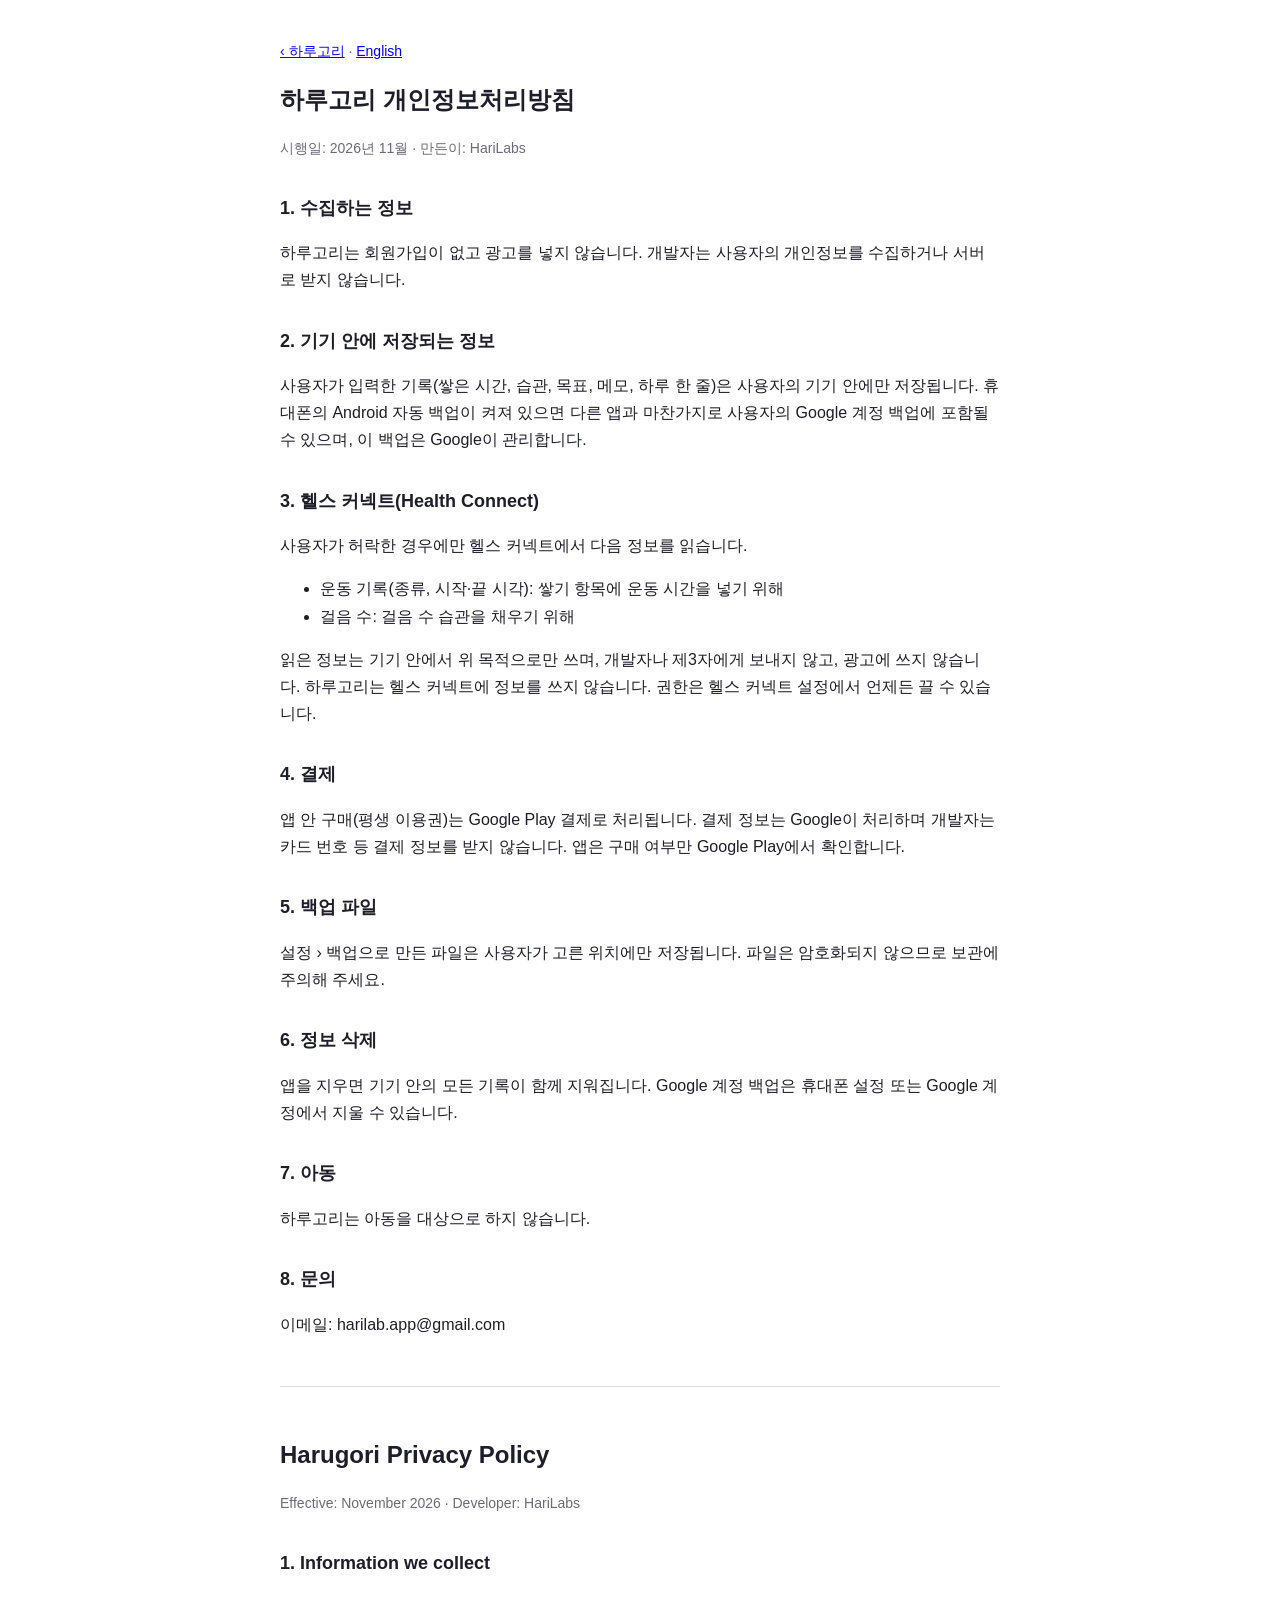
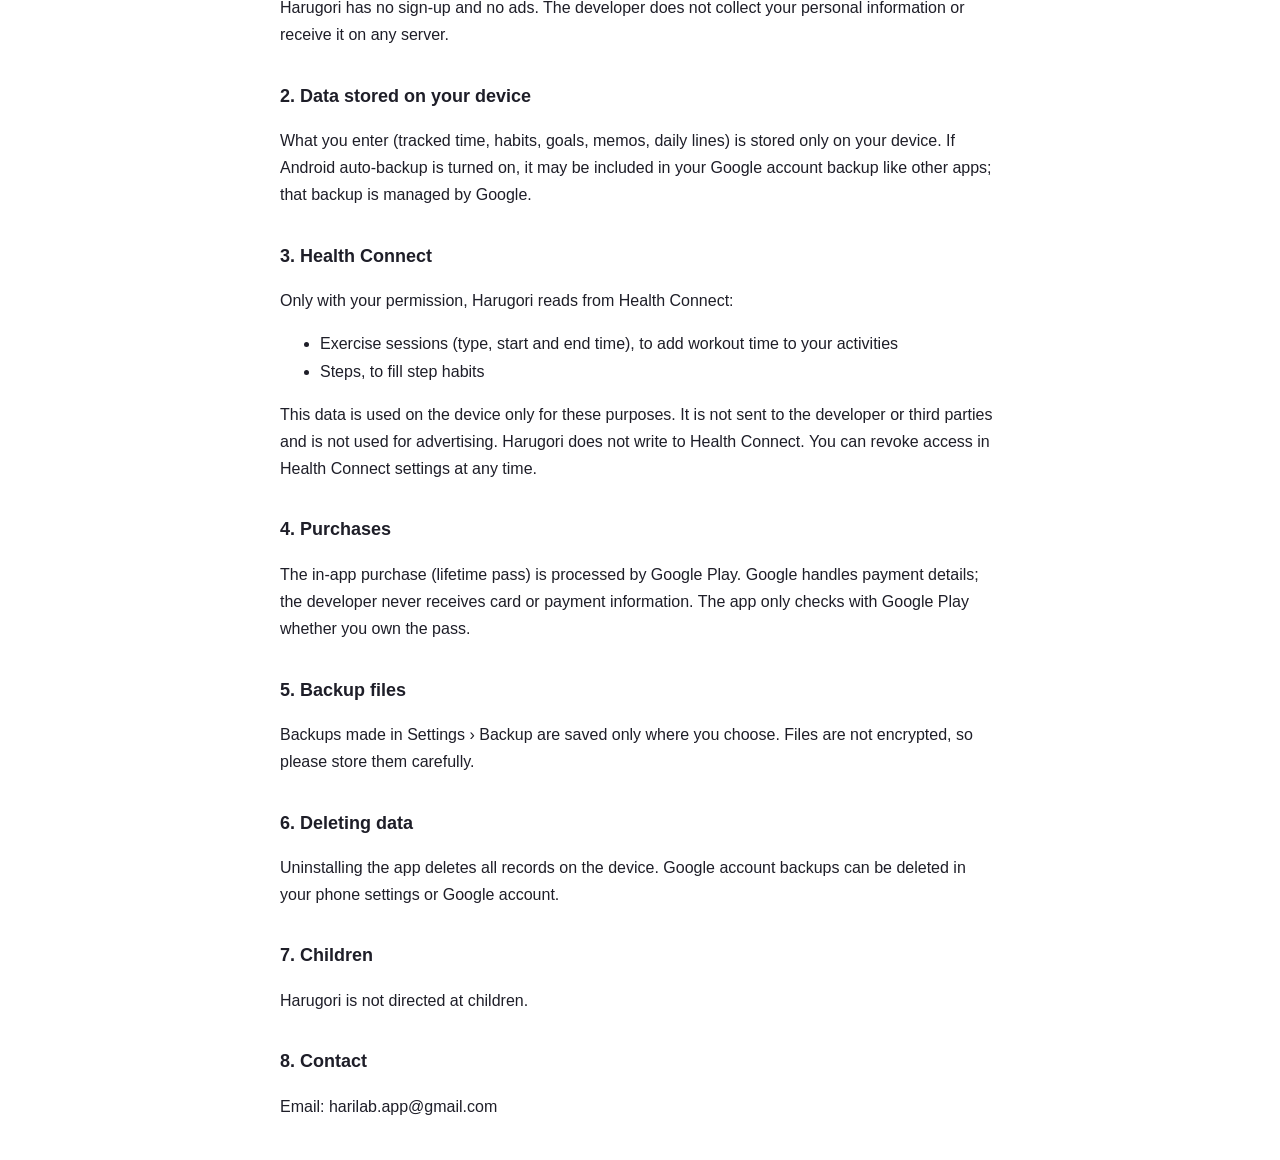
==== privacy.html @ a64c860f "하루고리 소개·개인정보처리방침 페이지" ====
<!DOCTYPE html>
<html lang="ko">
<head>
<meta charset="utf-8">
<meta name="viewport" content="width=device-width, initial-scale=1">
<title>하루고리 개인정보처리방침 · Harugori Privacy Policy</title>
<style>
  body { font-family: -apple-system, "Noto Sans KR", sans-serif; max-width: 720px; margin: 40px auto; padding: 0 20px; color: #1e1e28; line-height: 1.7; }
  h1 { font-size: 24px; } h2 { font-size: 18px; margin-top: 32px; }
  .muted { color: #6b6b78; font-size: 14px; } hr { margin: 48px 0; border: 0; border-top: 1px solid #ddd; }
</style>
</head>
<body>
<p class="muted"><a href="./">‹ 하루고리</a> · <a href="#en">English</a></p>
<h1>하루고리 개인정보처리방침</h1>
<p class="muted">시행일: 2026년 11월 · 만든이: HariLabs</p>

<h2>1. 수집하는 정보</h2>
<p>하루고리는 회원가입이 없고 광고를 넣지 않습니다. 개발자는 사용자의 개인정보를 수집하거나 서버로 받지 않습니다.</p>

<h2>2. 기기 안에 저장되는 정보</h2>
<p>사용자가 입력한 기록(쌓은 시간, 습관, 목표, 메모, 하루 한 줄)은 사용자의 기기 안에만 저장됩니다. 휴대폰의 Android 자동 백업이 켜져 있으면 다른 앱과 마찬가지로 사용자의 Google 계정 백업에 포함될 수 있으며, 이 백업은 Google이 관리합니다.</p>

<h2>3. 헬스 커넥트(Health Connect)</h2>
<p>사용자가 허락한 경우에만 헬스 커넥트에서 다음 정보를 읽습니다.</p>
<ul>
  <li>운동 기록(종류, 시작·끝 시각): 쌓기 항목에 운동 시간을 넣기 위해</li>
  <li>걸음 수: 걸음 수 습관을 채우기 위해</li>
</ul>
<p>읽은 정보는 기기 안에서 위 목적으로만 쓰며, 개발자나 제3자에게 보내지 않고, 광고에 쓰지 않습니다. 하루고리는 헬스 커넥트에 정보를 쓰지 않습니다. 권한은 헬스 커넥트 설정에서 언제든 끌 수 있습니다.</p>

<h2>4. 결제</h2>
<p>앱 안 구매(평생 이용권)는 Google Play 결제로 처리됩니다. 결제 정보는 Google이 처리하며 개발자는 카드 번호 등 결제 정보를 받지 않습니다. 앱은 구매 여부만 Google Play에서 확인합니다.</p>

<h2>5. 백업 파일</h2>
<p>설정 › 백업으로 만든 파일은 사용자가 고른 위치에만 저장됩니다. 파일은 암호화되지 않으므로 보관에 주의해 주세요.</p>

<h2>6. 정보 삭제</h2>
<p>앱을 지우면 기기 안의 모든 기록이 함께 지워집니다. Google 계정 백업은 휴대폰 설정 또는 Google 계정에서 지울 수 있습니다.</p>

<h2>7. 아동</h2>
<p>하루고리는 아동을 대상으로 하지 않습니다.</p>

<h2>8. 문의</h2>
<p>이메일: harilab.app@gmail.com</p>

<hr id="en">

<h1>Harugori Privacy Policy</h1>
<p class="muted">Effective: November 2026 · Developer: HariLabs</p>

<h2>1. Information we collect</h2>
<p>Harugori has no sign-up and no ads. The developer does not collect your personal information or receive it on any server.</p>

<h2>2. Data stored on your device</h2>
<p>What you enter (tracked time, habits, goals, memos, daily lines) is stored only on your device. If Android auto-backup is turned on, it may be included in your Google account backup like other apps; that backup is managed by Google.</p>

<h2>3. Health Connect</h2>
<p>Only with your permission, Harugori reads from Health Connect:</p>
<ul>
  <li>Exercise sessions (type, start and end time), to add workout time to your activities</li>
  <li>Steps, to fill step habits</li>
</ul>
<p>This data is used on the device only for these purposes. It is not sent to the developer or third parties and is not used for advertising. Harugori does not write to Health Connect. You can revoke access in Health Connect settings at any time.</p>

<h2>4. Purchases</h2>
<p>The in-app purchase (lifetime pass) is processed by Google Play. Google handles payment details; the developer never receives card or payment information. The app only checks with Google Play whether you own the pass.</p>

<h2>5. Backup files</h2>
<p>Backups made in Settings › Backup are saved only where you choose. Files are not encrypted, so please store them carefully.</p>

<h2>6. Deleting data</h2>
<p>Uninstalling the app deletes all records on the device. Google account backups can be deleted in your phone settings or Google account.</p>

<h2>7. Children</h2>
<p>Harugori is not directed at children.</p>

<h2>8. Contact</h2>
<p>Email: harilab.app@gmail.com</p>
</body>
</html>
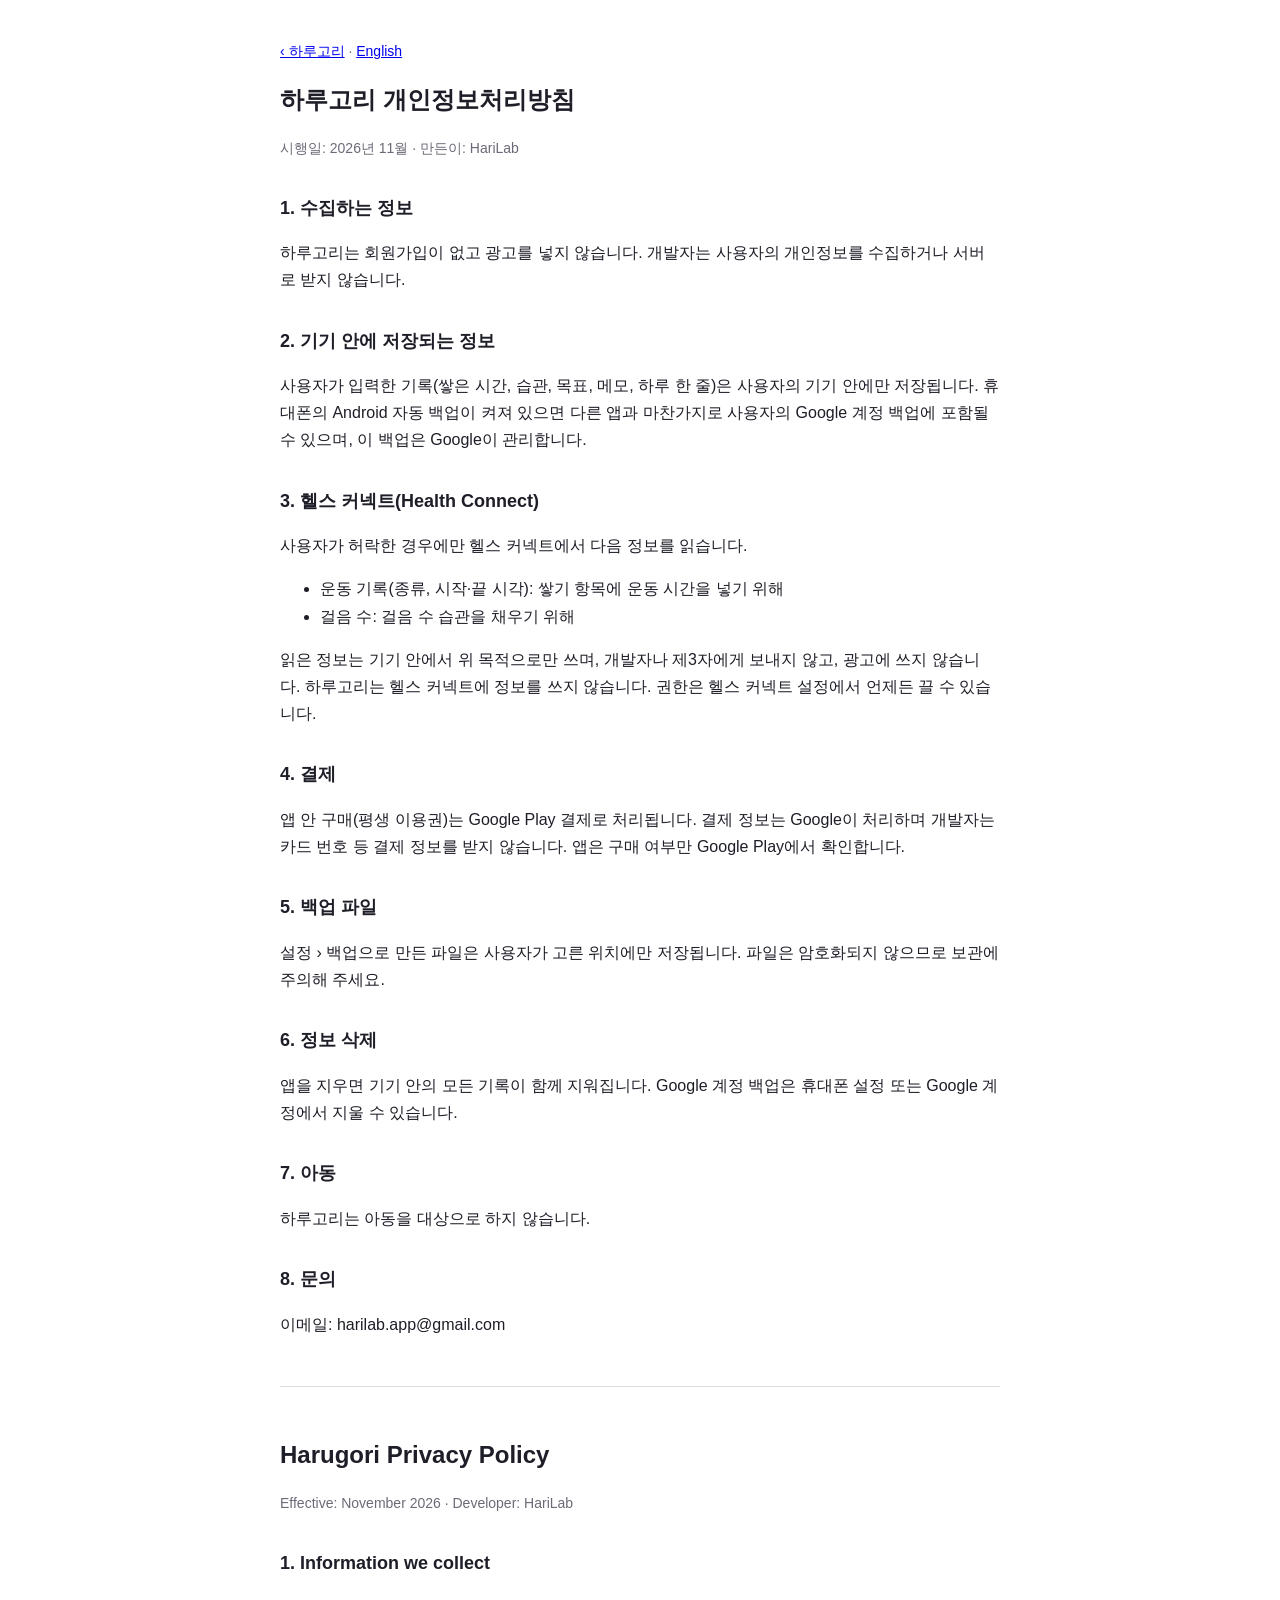
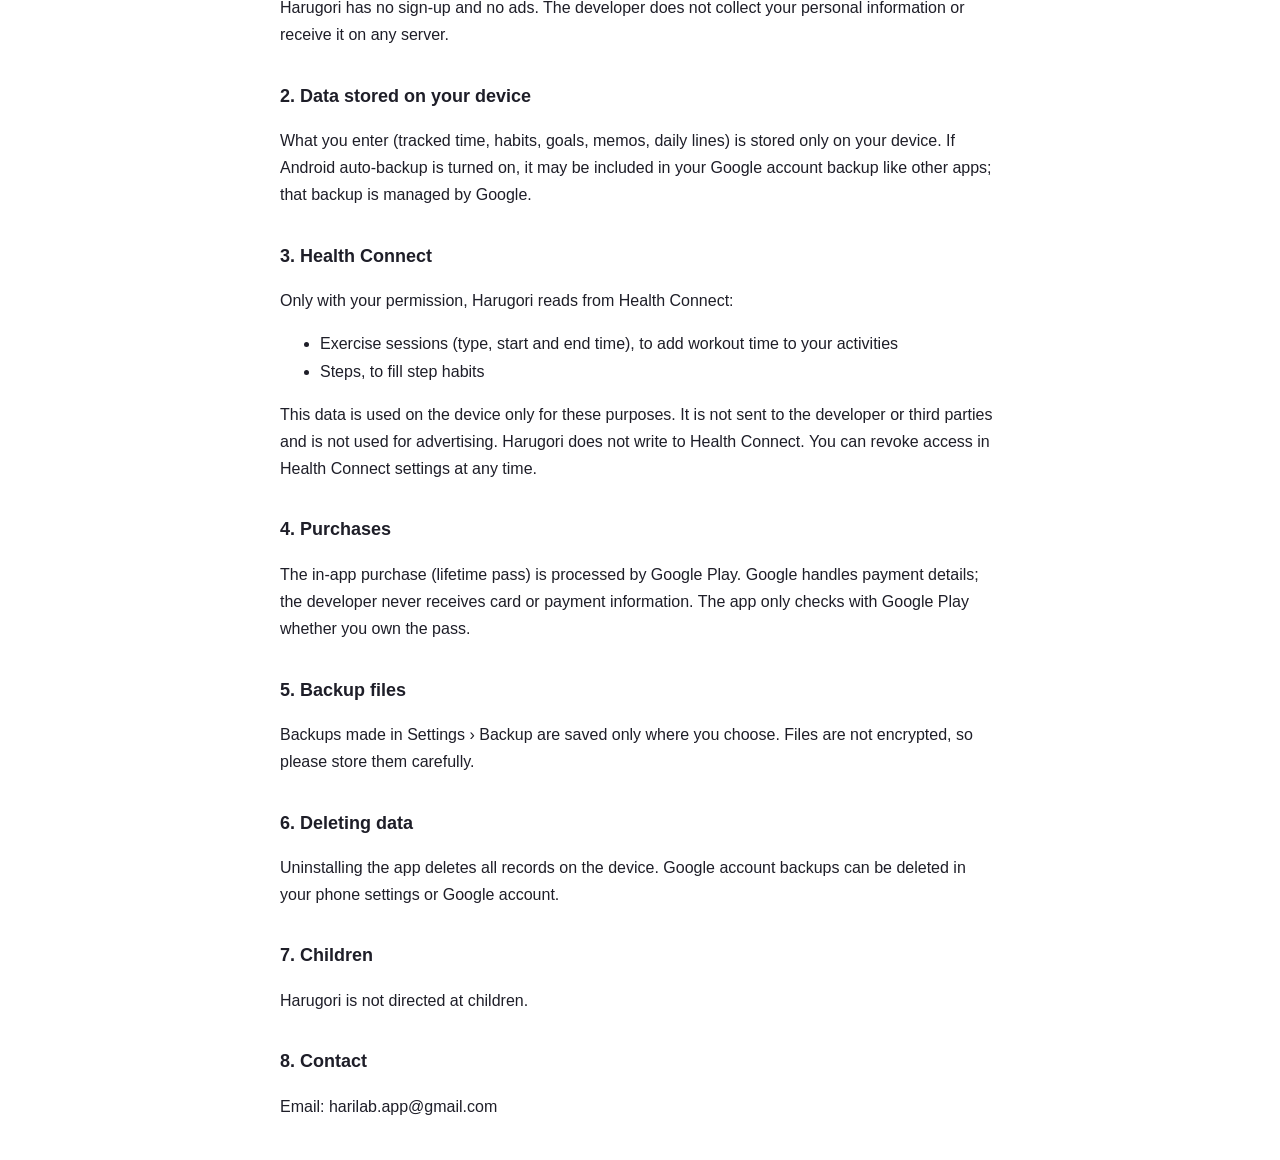
==== commit d2f7276a: "만든이 표기 HariLab으로 통일" ====
--- a/privacy.html
+++ b/privacy.html
@@ -13,7 +13,7 @@
 <body>
 <p class="muted"><a href="./">‹ 하루고리</a> · <a href="#en">English</a></p>
 <h1>하루고리 개인정보처리방침</h1>
-<p class="muted">시행일: 2026년 11월 · 만든이: HariLabs</p>
+<p class="muted">시행일: 2026년 11월 · 만든이: HariLab</p>
 
 <h2>1. 수집하는 정보</h2>
 <p>하루고리는 회원가입이 없고 광고를 넣지 않습니다. 개발자는 사용자의 개인정보를 수집하거나 서버로 받지 않습니다.</p>
@@ -47,7 +47,7 @@
 <hr id="en">
 
 <h1>Harugori Privacy Policy</h1>
-<p class="muted">Effective: November 2026 · Developer: HariLabs</p>
+<p class="muted">Effective: November 2026 · Developer: HariLab</p>
 
 <h2>1. Information we collect</h2>
 <p>Harugori has no sign-up and no ads. The developer does not collect your personal information or receive it on any server.</p>
